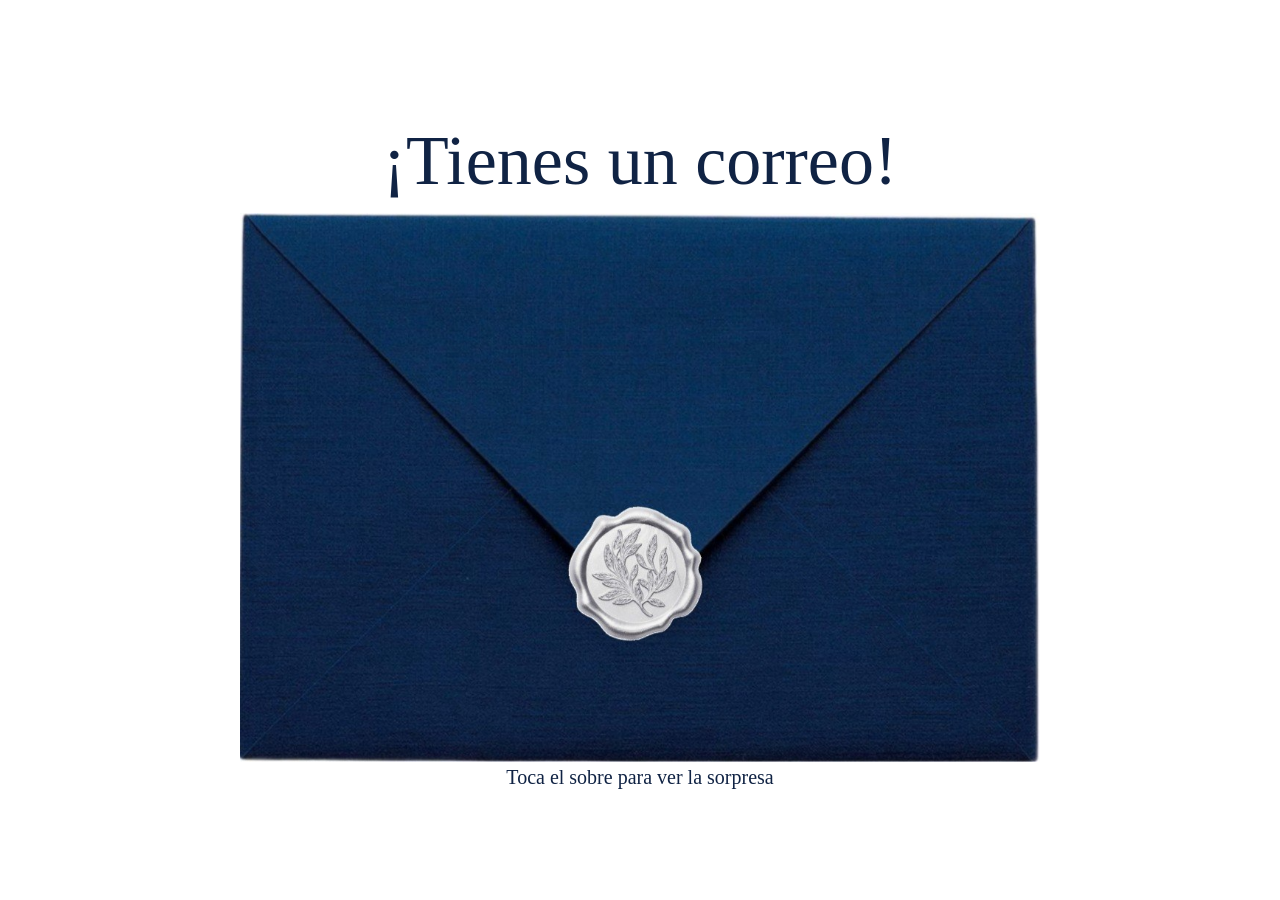
==== index.html @ 598433a4 "first page" ====
<!DOCTYPE html>
<html lang="en">
<head>
    <meta charset="UTF-8">
    <meta name="viewport" content="width=device-width, initial-scale=1.0">
    <title>Document</title>
    <link rel="stylesheet" href="style.css">
</head>
<body>
    <main>
        <div class="square">
            <h2 class="square-title">¡Tienes un correo!</h2>
            <img src="img/envelope.png" alt="envelope" class="square-img">
            <p class="square-paragraph">Toca el sobre para ver la sorpresa</p>
        </div>
    </main>
</body>
</html>
---- style.css ----
/* 1. Подключение базовых стилей и сброс отступов */
*,
*::before,
*::after {
  box-sizing: border-box;
  margin: 0;
  padding: 0;
}

/* 2. Настройка корневого элемента и плавности */
html {
  font-size: 16px;
  scroll-behavior: smooth;
  -webkit-text-size-adjust: 100%;
}

/* 3. Базовые настройки тела страницы */
body {
  font-family: system-ui, -apple-system, BlinkMacSystemFont, "Segoe UI", Roboto, Oxygen, Ubuntu, Cantarell, sans-serif;
  line-height: 1.5;
  color: #212529;
  background-color: #aac0e3;
  min-height: 100vh;
  text-rendering: optimizeLegibility;
  -webkit-font-smoothing: antialiased;
  display: flex;
  justify-content: center;
  align-items: center;   
  height: 100vh;         
}

/* 4. Управление изображениями и медиа */
img,
picture,
video,
canvas,
svg {
  display: block;
  max-width: 100%;
  height: auto;
}

/* 5. Наследование шрифтов для элементов формы */
input,
button,
textarea,
select {
  font: inherit;
  color: inherit;
  background-color: transparent;
  border: none;
  outline: none;
}

/* 6. Ссылки */
a {
  text-decoration: none;
  color: inherit;
}

/* 7. Списки */
ul,
ol {
  list-style: none;
}

/* 8. Интерактивные элементы */
button {
  cursor: pointer;
}

table {
  border-collapse: collapse;
  border-spacing: 0;
}

.square{
background-color: white;
  width: 1700px;
  height: 900px;
  margin: 0 auto;
  display: flex;
  align-items: center;
  justify-content: center;
  flex-direction: column;
}
.square-img{
  width: 800px;
  height: auto;
  cursor: pointer;
}
.square-title, .square-paragraph{
   font-family: "Meow Script", cursive;
    font-weight: 400;
  font-style: normal;
   font-size: 70px;
   color: #102344;
}
.square-paragraph{
  font-size: 20px;
}
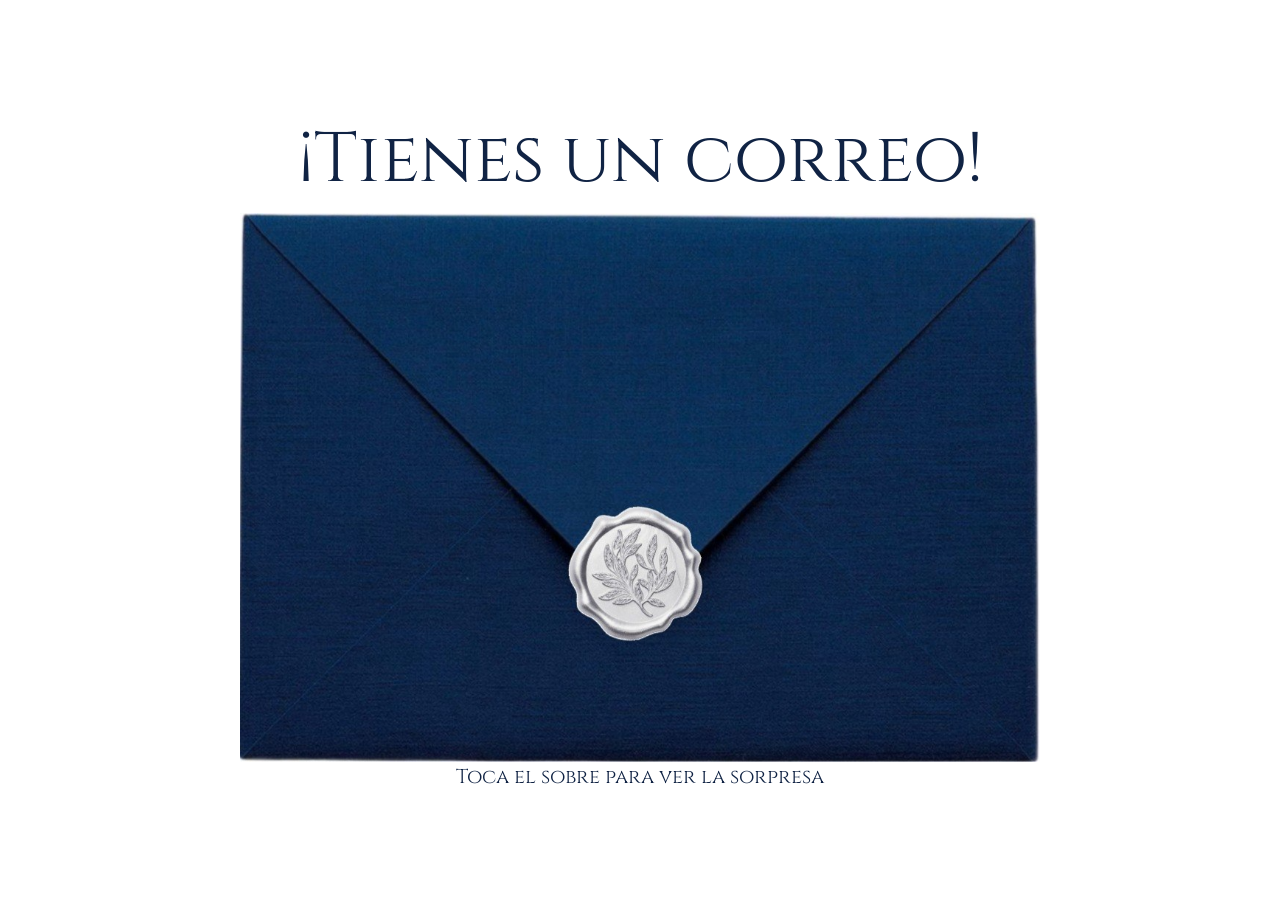
==== commit 852bfc67: "hero-section" ====
--- a/index.html
+++ b/index.html
@@ -5,12 +5,13 @@
     <meta name="viewport" content="width=device-width, initial-scale=1.0">
     <title>Document</title>
     <link rel="stylesheet" href="style.css">
+     <link rel="stylesheet" href="main.css"><link href="https://fonts.googleapis.com/css2?family=Cinzel:wght@400..900&family=Corinthia:wght@400;700&display=swap" rel="stylesheet">
 </head>
 <body>
     <main>
         <div class="square">
             <h2 class="square-title">¡Tienes un correo!</h2>
-            <img src="img/envelope.png" alt="envelope" class="square-img">
+            <a href="main.html"><img src="img/envelope.png" alt="envelope" class="square-img"></a>
             <p class="square-paragraph">Toca el sobre para ver la sorpresa</p>
         </div>
     </main>
--- a/style.css
+++ b/style.css
@@ -26,7 +26,8 @@
   display: flex;
   justify-content: center;
   align-items: center;   
-  height: 100vh;         
+  height: 100vh;    
+  margin: 0;     
 }
 
 /* 4. Управление изображениями и медиа */
@@ -73,6 +74,9 @@
   border-collapse: collapse;
   border-spacing: 0;
 }
+h1,h2,h3,h4,h5,h6,p{
+  margin: 0;
+}
 
 .square{
 background-color: white;
@@ -90,7 +94,7 @@
   cursor: pointer;
 }
 .square-title, .square-paragraph{
-   font-family: "Meow Script", cursive;
+     font-family: "Cinzel", serif;
     font-weight: 400;
   font-style: normal;
    font-size: 70px;
--- a/main.css
+++ b/main.css
@@ -0,0 +1,43 @@
+.head {
+  background-image: url(/img/hero-pic.png);
+  background-size: cover;
+  background-position: center;
+  background-repeat: no-repeat;
+  height: 1024px;
+}
+body {
+  margin: 0;
+}
+h1,
+h2,
+h3,
+h4,
+h5,
+h6,
+p {
+  margin: 0;
+}
+.header-div {
+  margin: 0 auto;
+  display: flex;
+  align-items: center;
+  justify-content: center;
+  flex-direction: column;
+  height: 100vh;
+}
+.header-title {
+  font-family: "Cinzel", serif;
+  font-weight: 100;
+  font-size: 70px;
+  color: white;
+  text-shadow: 0 2px 4px rgba(16, 35, 68, 0.6);
+}
+.header-p {
+     font-family: "Corinthia", cursive;
+     font-size: 60px;
+     color:  #aac0e3;
+     text-shadow: 0 1px 3px rgba(0, 0, 0, 0.5);
+}
+.main{
+    background-color: #102344;
+}
